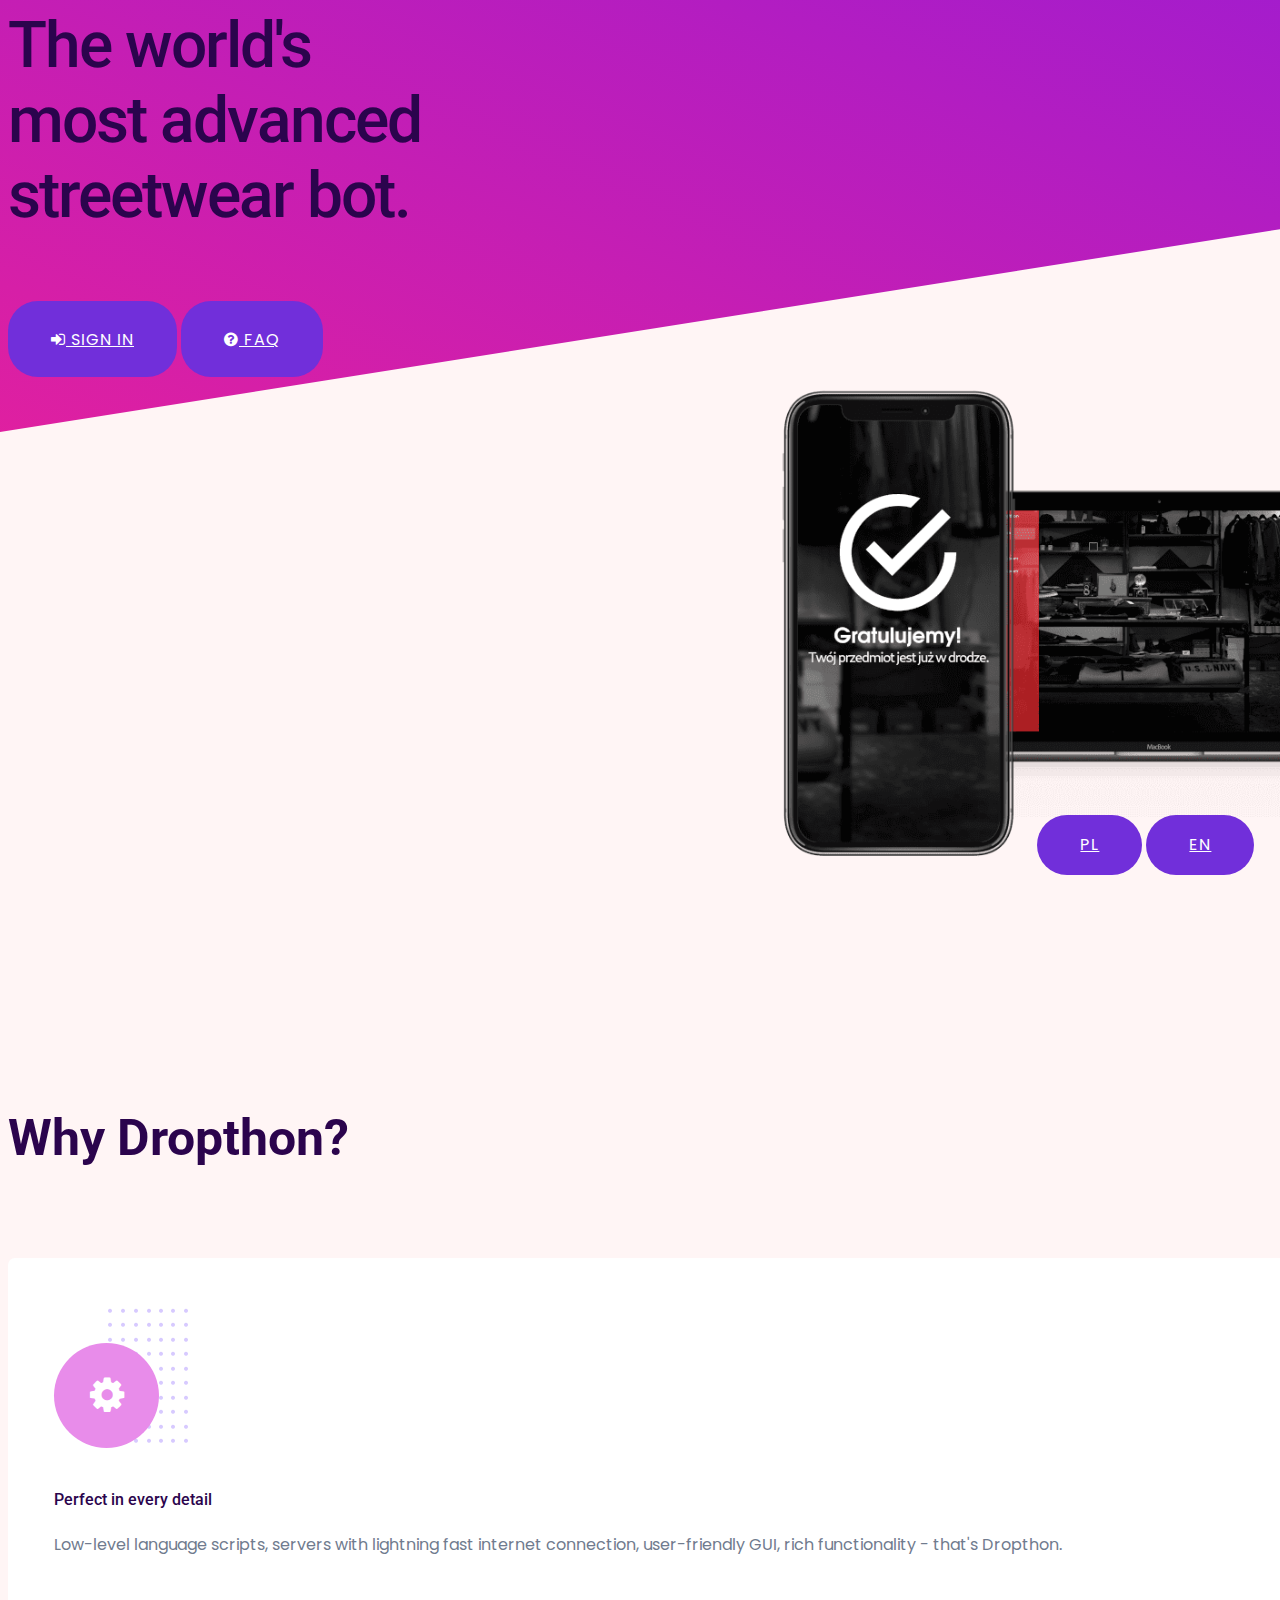
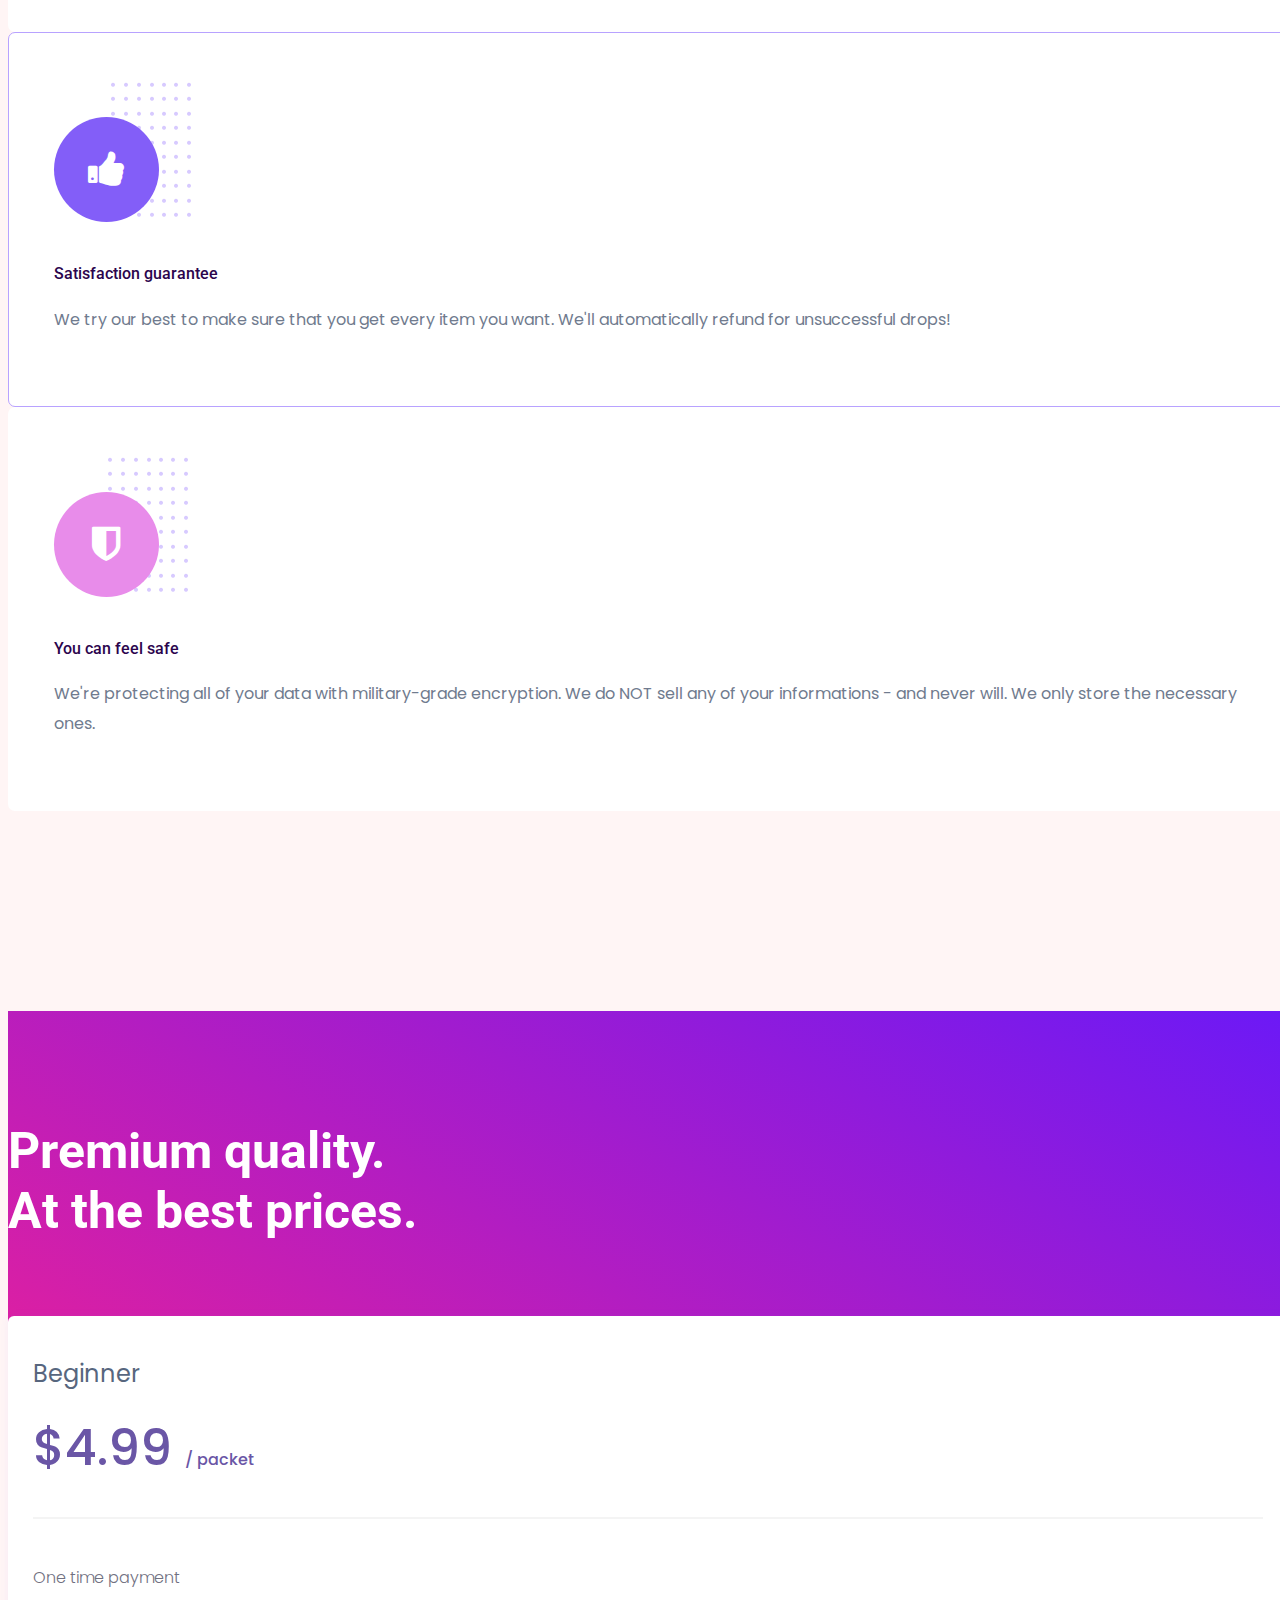
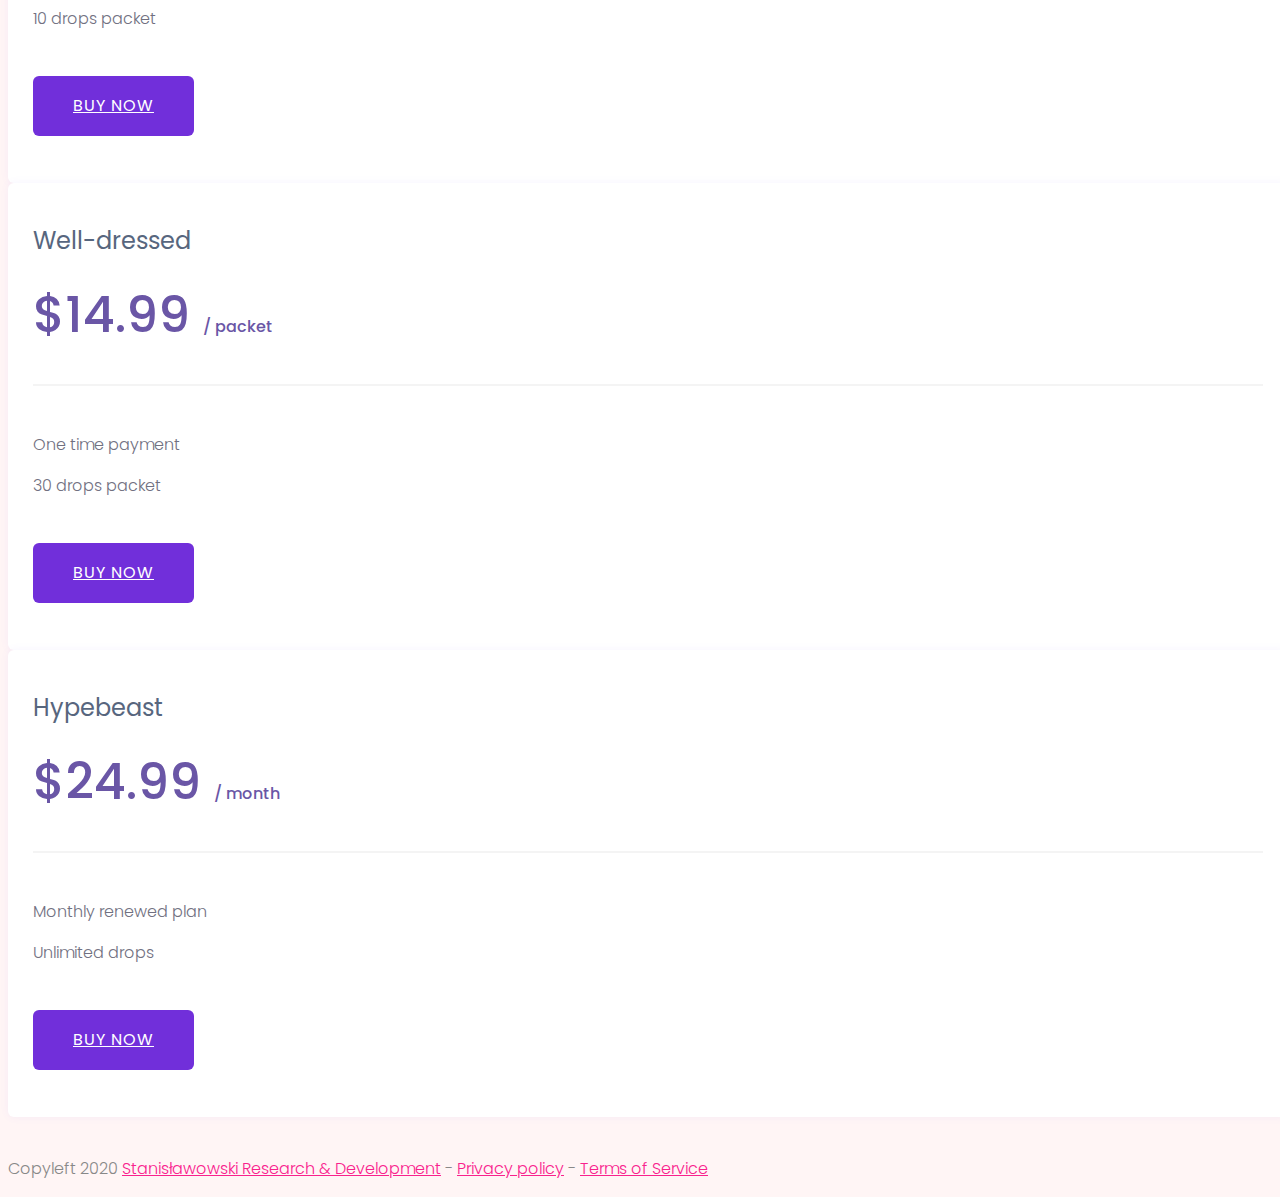
==== en/index.html @ a6472e3d "Translated index & FAQ to EN" ====
<!DOCTYPE html>
<html class="no-js" lang="pl">
  <head>
    <meta charset="utf-8">
    <meta http-equiv="x-ua-compatible" content="ie=edge">
    <title>Dropthon</title>
    <meta name="description" content="Najbardziej zaawansowany streetwearowy bot na polskim rynku. Sprawdź już teraz!">
    <meta name="viewport" content="width=device-width, initial-scale=1">
    <link rel="shortcut icon" type="image/png" href="/favicon.png">
    <link rel="stylesheet" href="https://cdn.jsdelivr.net/npm/bootstrap@4.6.0/dist/css/bootstrap.min.css" integrity="sha256-T/zFmO5s/0aSwc6ics2KLxlfbewyRz6UNw1s3Ppf5gE=" crossorigin="anonymous">
    <link rel="stylesheet" href="https://cdn.jsdelivr.net/npm/font-awesome@4.7.0/css/font-awesome.min.css" integrity="sha256-eZrrJcwDc/3uDhsdt61sL2oOBY362qM3lon1gyExkL0=" crossorigin="anonymous">
    <link href="https://fonts.googleapis.com/css2?family=Poppins:wght@300;400;500;700&family=Roboto:wght@700&display=swap" rel="stylesheet">
    <link rel="stylesheet" href="/static/css/style.css">
    <style>@-webkit-keyframes spin{0%{-webkit-transform:rotate(0);transform:rotate(0)}100%{-webkit-transform:rotate(359deg);transform:rotate(359deg)}}@keyframes spin{0%{-webkit-transform:rotate(0);transform:rotate(0)}100%{-webkit-transform:rotate(359deg);transform:rotate(359deg)}}.faa-parent.animated-hover:hover>.faa-spin,.faa-spin.animated,.faa-spin.animated-hover:hover{-webkit-animation:spin 1.5s linear infinite;animation:spin 1.5s linear infinite}@-webkit-keyframes bounce{0%,10%,100%,20%,50%,80%{-webkit-transform:translateY(0);transform:translateY(0)}40%{-webkit-transform:translateY(-15px);transform:translateY(-15px)}60%{-webkit-transform:translateY(-15px);transform:translateY(-15px)}}@keyframes bounce{0%,10%,100%,20%,50%,80%{-webkit-transform:translateY(0);transform:translateY(0)}40%{-webkit-transform:translateY(-15px);transform:translateY(-15px)}60%{-webkit-transform:translateY(-15px);transform:translateY(-15px)}}.faa-bounce.animated,.faa-bounce.animated-hover:hover,.faa-parent.animated-hover:hover>.faa-bounce{-webkit-animation:bounce 2s ease infinite;animation:bounce 2s ease infinite}@-webkit-keyframes tada{0%{-webkit-transform:scale(1);transform:scale(1)}10%,20%{-webkit-transform:scale(.9) rotate(-8deg);transform:scale(.9) rotate(-8deg)}30%,50%,70%{-webkit-transform:scale(1.3) rotate(8deg);transform:scale(1.3) rotate(8deg)}40%,60%{-webkit-transform:scale(1.3) rotate(-8deg);transform:scale(1.3) rotate(-8deg)}100%,80%{-webkit-transform:scale(1) rotate(0);transform:scale(1) rotate(0)}}@keyframes tada{0%{-webkit-transform:scale(1);transform:scale(1)}10%,20%{-webkit-transform:scale(.9) rotate(-8deg);transform:scale(.9) rotate(-8deg)}30%,50%,70%{-webkit-transform:scale(1.3) rotate(8deg);transform:scale(1.3) rotate(8deg)}40%,60%{-webkit-transform:scale(1.3) rotate(-8deg);transform:scale(1.3) rotate(-8deg)}100%,80%{-webkit-transform:scale(1) rotate(0);transform:scale(1) rotate(0)}}.faa-parent.animated-hover:hover>.faa-tada,.faa-tada.animated,.faa-tada.animated-hover:hover{-webkit-animation:tada 2s linear infinite;animation:tada 2s linear infinite}</style>
   </head>
   <body>
    <section>
      <div class="skewed"></div>
    </section>
    <div class="d-flex align-items-center h-100vh">
      <div class="btn-group btns-lang">
        <a href="/pl/" class="btn radius-btn py-3 px-2">PL</a>
        <a href="/en/" class="btn radius-btn py-3 px-2">EN</a>
      </div>
      <div class="mx-auto w-70vw">
        <h1 class="title-main">The world's<br>most advanced<br>streetwear bot.</h1><br>
        <a href="https://panel.dropthon.com/" class="btn radius-btn py-3 px-3"><i class="fa fa-sign-in font-weight-bold"></i> SIGN IN</a>
        <a href="/en/faq" class="btn radius-btn py-3 px-3"><i class="fa fa-question-circle font-weight-bold"></i> FAQ</a>
      </div>
      <img src="/static/img/example.png" class="example">
    </div>
    <section class="service-area section-padding2 bg-white">
      <div class="container">
        <div class="row d-flex justify-content-center">
          <div class="col-lg-6">
            <div class="section-title text-center">
              <h2>Why Dropthon?</h2>
            </div>
          </div>
        </div>
        <div class="row">
          <div class="col-xl-4 col-lg-4 col-md-6 my-5">
            <div class="services-caption text-center">
              <div class="service-icon">
                <span class="fa fa-cog faa-spin animated"></span>
              </div>
              <div class="service-cap">
                <h4>Perfect in every detail</h4>
                <p>Low-level language scripts, servers with lightning fast internet connection, user-friendly GUI, rich functionality - that's Dropthon.</p>
              </div>
            </div>
          </div>
          <div class="col-xl-4 col-lg-4 col-md-6 my-5">
            <div class="services-caption active text-center">
              <div class="service-icon">
                <span class="fa fa-thumbs-up faa-bounce animated"></span>
              </div>
              <div class="service-cap">
                <h4>Satisfaction guarantee</h4>
                <p>We try our best to make sure that you get every item you want. We'll automatically refund for unsuccessful drops!</p>
              </div>
            </div>
          </div>
          <div class="col-xl-4 col-lg-4 col-md-6 my-5">
            <div class="services-caption text-center">
              <div class="service-icon">
                <span class="fa fa-shield faa-tada animated"></span>
              </div>
              <div class="service-cap">
                <h4>You can feel safe</h4>
                <p>We're protecting all of your data with military-grade encryption. We do NOT sell any of your informations - and never will. We only store the necessary ones.</p>
              </div>
            </div>
          </div>
        </div>
      </div>
    </section>
    <section class="best-pricing pricing-padding">
      <div class="container">
        <div class="row d-flex justify-content-center">
          <div class="col-lg-6 col-md-8">
            <div class="section-title section-title2 text-center">
              <h2>Premium quality.<br>At the best prices.</h2>
            </div>
          </div>
        </div>
      </div>
    </section>
    <div class="pricing-card-area">
      <div class="container">
        <div class="row">
          <div class="col-xl-4 col-lg-4 col-md-6 my-5">
            <div class="single-card text-center">
              <div class="card-top">
                <span>Beginner</span>
                <h4>$4.99 <span>/ packet</span></h4>
              </div>
              <div class="card-bottom">
                <ul>
                  <li>One time payment</li>
                  <li>10 drops packet</li>
                </ul>
                <a href="https://panel.dropthon.com/" class="btn card-btn1">Buy now</a>
              </div>
            </div>
          </div>
          <div class="col-xl-4 col-lg-4 col-md-6 my-5">
            <div class="single-card text-center">
              <div class="card-top">
                <span>Well-dressed</span>
                <h4>$14.99 <span>/ packet</span></h4>
              </div>
              <div class="card-bottom">
                <ul>
                  <li>One time payment</li>
                  <li>30 drops packet</li>
                </ul>
                <a href="https://panel.dropthon.com/" class="btn card-btn1">Buy now</a>
              </div>
            </div>
          </div>
          <div class="col-xl-4 col-lg-4 col-md-6 my-5">
            <div class="single-card text-center">
              <div class="card-top">
                <span>Hypebeast</span>
                <h4>$24.99 <span>/ month</span></h4>
              </div>
              <div class="card-bottom">
                <ul>
                  <li>Monthly renewed plan</li>
                  <li>Unlimited drops</li>
                </ul>
                <a href="https://panel.dropthon.com/" class="btn card-btn1">Buy now</a>
              </div>
            </div>
          </div>
        </div>
      </div>
    </div>
    <div class="footer-area py-5">
      <div class="container">
        <div class="row align-items-center">
          <div class="col-xl-12">
            <div class="footer-copy-right">
               <p>Copyleft 2020 <a href="https://stanislawowski.pl/" target="_blank">Stanisławowski Research & Development</a>  -  <a href="/en/privacy">Privacy policy</a>  -  <a href="/en/tos">Terms of Service</a></p>
            </div>
          </div>
        </div>
      </div>
    </div>
   </footer>
  </body>
</html>
---- static/css/style.css ----
body {
  font-family: Poppins, sans-serif;
  font-weight: 400;
  font-style: normal;
  background-color: #fff5f5;
  overflow-x: hidden;
  width: 100vw;
}

.skewed {
  position: absolute;
  top: 0;
  bottom: 0;
  right: 0;
  left: 0;
  height: 48%;
  transform: skewY(-9deg);
  transform-origin: top left;
  z-index: -1;
}

.h-100vh {
  height: 100vh;
}

.w-70vw {
  width: 70vw;
}

.btns-lang {
  position: absolute;
  bottom: 2%;
  right: 2%;
}

.title-main {
  font-family: Roboto, sans-serif;
  letter-spacing: -2px;
  font-size: 5vw;
}

@media only screen and (min-width: 401px) and (max-width: 700px) {
  .title-main {
    font-size: 10vw;
  }
}

@media only screen and (max-width: 400px) {
  .title-main {
    font-size: 12vw;
  }
}

.example {
  max-width: 50vw;
  position: absolute;
  right: -10%;
}

@media only screen and (max-width: 700px) {
  .example {
    display: none;
  }
}

h1,
h2,
h3,
h4,
h5,
h6 {
  font-family: Roboto, sans-serif;
  color: #2b044d;
  margin-top: 0;
  font-style: normal;
  font-weight: 500;
  text-transform: normal;
}

p {
  font-family: Poppins, sans-serif;
  color: #707b8e;
  font-size: 16px;
  line-height: 30px;
  margin-bottom: 15px;
  font-weight: 400;
}

a {
  -webkit-transition: all 0.3s ease-out 0s;
  -moz-transition: all 0.3s ease-out 0s;
  -ms-transition: all 0.3s ease-out 0s;
  -o-transition: all 0.3s ease-out 0s;
  transition: all 0.3s ease-out 0s;
  color: #635c5c;
  outline: medium none;
}

h1 a,
h2 a,
h3 a,
h4 a,
h5 a,
h6 a {
  color: inherit;
}

a:focus {
  text-decoration: none;
  outline: 0;
}

a:hover {
  color: #fff;
  text-decoration: none;
}

ul {
  margin: 0;
  padding: 0;
}

li {
  list-style: none;
}

.section-padding {
  padding-top: 120px;
  padding-bottom: 120px;
}

.mb-90 {
  margin-bottom: 90px;
}

@media (max-width: 767px) {
  .mb-90 {
    margin-bottom: 30px;
  }
}

@media (min-width: 768px) and (max-width: 991px) {
  .mb-90 {
    margin-bottom: 45px;
  }
}

.btn {
  background: #712fda;
  -moz-user-select: none;
  text-transform: capitalize;
  color: #fff;
  display: inline-block;
  font-size: 16px;
  font-weight: 400;
  letter-spacing: 1px;
  line-height: 0;
  padding: 30px 44px;
  border-radius: 5px;
  cursor: pointer;
  transition: color 0.4s linear;
  position: relative;
  z-index: 1;
  border: 0;
  overflow: hidden;
  margin: 0;
}

.btn::before {
  content: "";
  position: absolute;
  left: 0;
  top: 0;
  width: 100%;
  height: 100%;
  background: #ef0d50;
  z-index: 1;
  border-radius: 5px;
  transition: transform 0.5s;
  transform-origin: 0 0;
  transition-timing-function: cubic-bezier(0.5, 1.6, 0.4, 0.7);
  transform: scaleX(0);
}

.btn:hover::before {
  transform: scaleX(1);
  color: #fff;
  z-index: -1;
}

.card-btn1 {
  background: #712fda;
  border-radius: 6px;
  padding: 30px 40px;
  text-transform: uppercase;
}

.card-btn1::before {
  background: #ff374b;
}

.btn:focus {
  outline: 0;
  box-shadow: none;
}

.radius-btn {
  padding: 30px 43px;
  border-radius: 30px;
}

.section-padding2 {
  padding-top: 200px;
  padding-bottom: 200px;
}

@media only screen and (min-width: 768px) and (max-width: 991px) {
  .section-padding2 {
    padding-top: 100px;
    padding-bottom: 100px;
  }
}

@media only screen and (max-width: 767px) {
  .section-padding2 {
    padding-top: 50px;
    padding-bottom: 50px;
  }
}

.services-padding {
  padding-top: 300px;
  padding-bottom: 150px;
}

@media only screen and (min-width: 992px) and (max-width: 1199px) {
  .services-padding {
    padding-top: 200px;
    padding-bottom: 150px;
  }
}

@media only screen and (max-width: 991px) {
  .services-padding {
    padding-top: 150px;
    padding-bottom: 70px;
  }
}

.best-pricing,
.skewed {
  background-image: -moz-linear-gradient(60deg, #f9218d 0, #6c19f6 100%);
  background-image: -webkit-gradient(60deg, #f9218d 0, #6c19f6 100%);
  background-image: -webkit-linear-gradient(60deg, #f9218d 0, #6c19f6 100%);
  background-image: -ms-linear-gradient(60deg, #f9218d 0, #6c19f6 100%);
  background-image: -o-linear-gradient(60deg, #f9218d 0, #6c19f6 100%);
  background-size: 200% 200%;
  -webkit-animation: gradient-animation 10s ease infinite;
  -moz-animation: gradient-animation 10s ease infinite;
  -o-animation: gradient-animation 10s ease infinite;
  animation: gradient-animation 10s ease infinite;
}

@-webkit-keyframes gradient-animation {
  0% { background-position: 0% 50%; }
  50% { background-position: 100% 50%; }
  100% { background-position: 0% 50%; }
}

@-moz-keyframes gradient-animation {
  0% { background-position: 0% 50%; }
  50% { background-position: 100% 50%; }
  100% { background-position: 0% 50%; }
}

@-o-keyframes gradient-animation {
  0% { background-position: 0% 50%; }
  50% { background-position: 100% 50%; }
  100% { background-position: 0% 50%; }
}

@keyframes gradient-animation {
  0% { background-position: 0% 50%; }
  50% { background-position: 100% 50%; }
  100% { background-position: 0% 50%; }
}

.services-area {
  padding-top: 270px;
}

@media only screen and (min-width: 992px) and (max-width: 1199px) {
  .services-area {
    padding-top: 200px;
  }
}

@media only screen and (min-width: 768px) and (max-width: 991px) {
  .services-area {
    padding-top: 150px;
  }
}

@media only screen and (min-width: 576px) and (max-width: 767px) {
  .services-area {
    padding-top: 150px;
  }
}

@media (max-width: 767px) {
  .services-area {
    padding-top: 130px;
  }
}

.section-title h2 {
  font-size: 50px;
  font-weight: 700;
  line-height: 1.2;
  margin-bottom: 90px;
}

@media (max-width: 767px) {
  .section-title h2 {
    font-size: 30px;
    line-height: 1.3;
  }
}

@media only screen and (min-width: 992px) and (max-width: 1199px) {
  .section-title h2 {
    font-size: 40px;
  }
}

.service-area .services-caption {
  background: #fff;
  padding: 84px 45px 56px;
  border: 1px solid transparent;
  border-radius: 7px;
  -webkit-transition: 0.5s;
  -moz-transition: 0.5s;
  -o-transition: 0.5s;
  transition: 0.5s;
}

@media only screen and (min-width: 992px) and (max-width: 1199px) {
  .service-area .services-caption {
    padding: 84px 25px 56px;
  }
}

.service-area .services-caption .service-icon {
  display: inline-block;
  position: relative;
}

.service-area .services-caption .service-icon::before {
  background-image: url('../img/dot-bg.png');
  content: "";
  width: 80px;
  height: 135px;
  position: absolute;
  right: -29px;
  top: -35px;
  z-index: 0;
  -webkit-transition: 0.5s;
  -moz-transition: 0.5s;
  -o-transition: 0.5s;
  transition: 0.5s;
}

.service-area .services-caption .service-icon span {
  position: relative;
  color: #fff;
  font-size: 40px;
  height: 105px;
  width: 105px;
  display: block;
  line-height: 105px;
  border-radius: 50%;
  text-align: center;
  background: #e88cea;
  margin-bottom: 42px;
  -webkit-transition: 0.5s;
  -moz-transition: 0.5s;
  -o-transition: 0.5s;
  transition: 0.5s;
}

.footer-area .footer-copy-right p a,
.single-card .card-bottom p a {
  color: #f9218d;
}

.footer-area .footer-title ul li a {
  color: #868c98;
  font-weight: 300;
}

.footer-area .footer-copy-right p a:hover,
.single-card .card-bottom p a:hover {
  color: #8f1bdc;
}

.service-area .services-caption .service-cap h4 a {
  font-size: 24px;
  font-weight: 700;
  line-height: 1.2;
  margin-bottom: 27px;
  display: inline-block;
}

.footer-area .footer-title ul li a:hover {
  color: #8f1bdc;
  padding-left: 5px;
}

.service-area .services-caption .service-cap h4 a:hover {
  color: #835ef8;
}

.services-caption:hover {
  border: 1px solid #b8a2ff;
}

.services-caption:hover .service-icon::before {
  right: -32px;
}

.services-caption:hover .service-icon span {
  background: #835ef8;
}

.services-caption.active {
  border: 1px solid #b8a2ff;
}

.services-caption.active .service-icon::before {
  right: -32px;
}

.services-caption.active .service-icon span {
  background: #835ef8;
}

.best-pricing {
  position: relative;
}

.best-pricing.pricing-padding {
  padding-top: 110px;
  padding-bottom: 280px;
  background-size: cover;
  background-repeat: no-repeat;
}

.best-pricing::before {
  position: absolute;
  width: 100%;
  height: 100%;
  left: 0;
  right: 0;
  top: 0;
  bottom: 0;
  content: "";
  opacity: 0.95;
}

.best-pricing.best-pricing2::before {
  display: none;
}

.pricing-card-area {
  margin-top: -295px;
}

.pricing-card-area .single-card {
  position: relative;
  background: #fff;
  padding: 40px 25px;
  border-radius: 6px;
  box-shadow: 0 0 9px 0 rgba(131, 93, 248, 0.07);
  -webkit-transition: 0.4s;
  -moz-transition: 0.4s;
  -o-transition: 0.4s;
  transition: 0.4s;
}

.pricing-card-area .single-card::before {
  background-image: url('../img/card_dot.png');
  content: "";
  width: 171px;
  height: 134px;
  position: absolute;
  right: 2px;
  bottom: 2px;
  z-index: -1;
  -webkit-transition: 0.4s;
  -moz-transition: 0.4s;
  -o-transition: 0.4s;
  transition: 0.4s;
}

@media (max-width: 767px) {
  .pricing-card-area .single-card::before {
    display: none;
  }
}

.pricing-card-area .single-card .card-top {
  border-bottom: 2px solid #f4f4f4;
  margin-bottom: 46px;
}

.pricing-card-area .single-card .card-top span {
  color: #57667e;
  font-size: 24px;
  margin-bottom: 19px;
  display: inline-block;
}

.footer-area .footer-title h4 {
  color: #000;
  font-size: 18px;
  margin-bottom: 48px;
  font-weight: 700;
}

.pricing-card-area .single-card .card-top h4 {
  color: #6a56a6;
  font-size: 50px;
  font-weight: 500;
  margin-bottom: 26px;
  padding-right: 3px;
  font-family: Poppins, sans-serif;
}

.pricing-card-area .single-card .card-top h4 span {
  color: #6a56a6;
  font-size: 16px;
}

.footer-area .footer-title ul li {
  color: #012f5f;
  margin-bottom: 15px;
}

.pricing-card-area .single-card .card-bottom ul li {
  color: #717081;
  font-weight: 300;
  margin-bottom: 16px;
  font-size: 16px;
}

.pricing-card-area .single-card .card-bottom ul li:last-child {
  margin-bottom: 45px;
}

.pricing-card-area .single-card.active {
  box-shadow: 0 10px 30px 0 rgba(133, 66, 189, 0.1);
}

.pricing-card-area .single-card.active::before {
  right: -20px;
  bottom: -21px;
}

.pricing-card-area .single-card.active .btn::before {
  transform: scaleX(1);
  color: #fff;
  z-index: -1;
}

.pricing-card-area .single-card:hover {
  box-shadow: 0 10px 30px 0 rgba(133, 66, 189, 0.1);
}

.pricing-card-area .single-card:hover::before {
  right: -20px;
  bottom: -21px;
}

.pricing-card-area .single-card:hover .btn::before {
  transform: scaleX(1);
  color: #fff;
  z-index: -1;
}

.section-title2 h2 {
  color: #fff;
}

.footer-area .footer-copy-right {
  padding-top: 20px;
}

@media (max-width: 767px) {
  .footer-area .footer-copy-right {
    padding-top: 0;
  }
}

.footer-area .footer-copy-right p {
  color: #888;
  font-weight: 300;
  font-size: 16px;
  line-height: 2;
  margin-bottom: 12px;
}
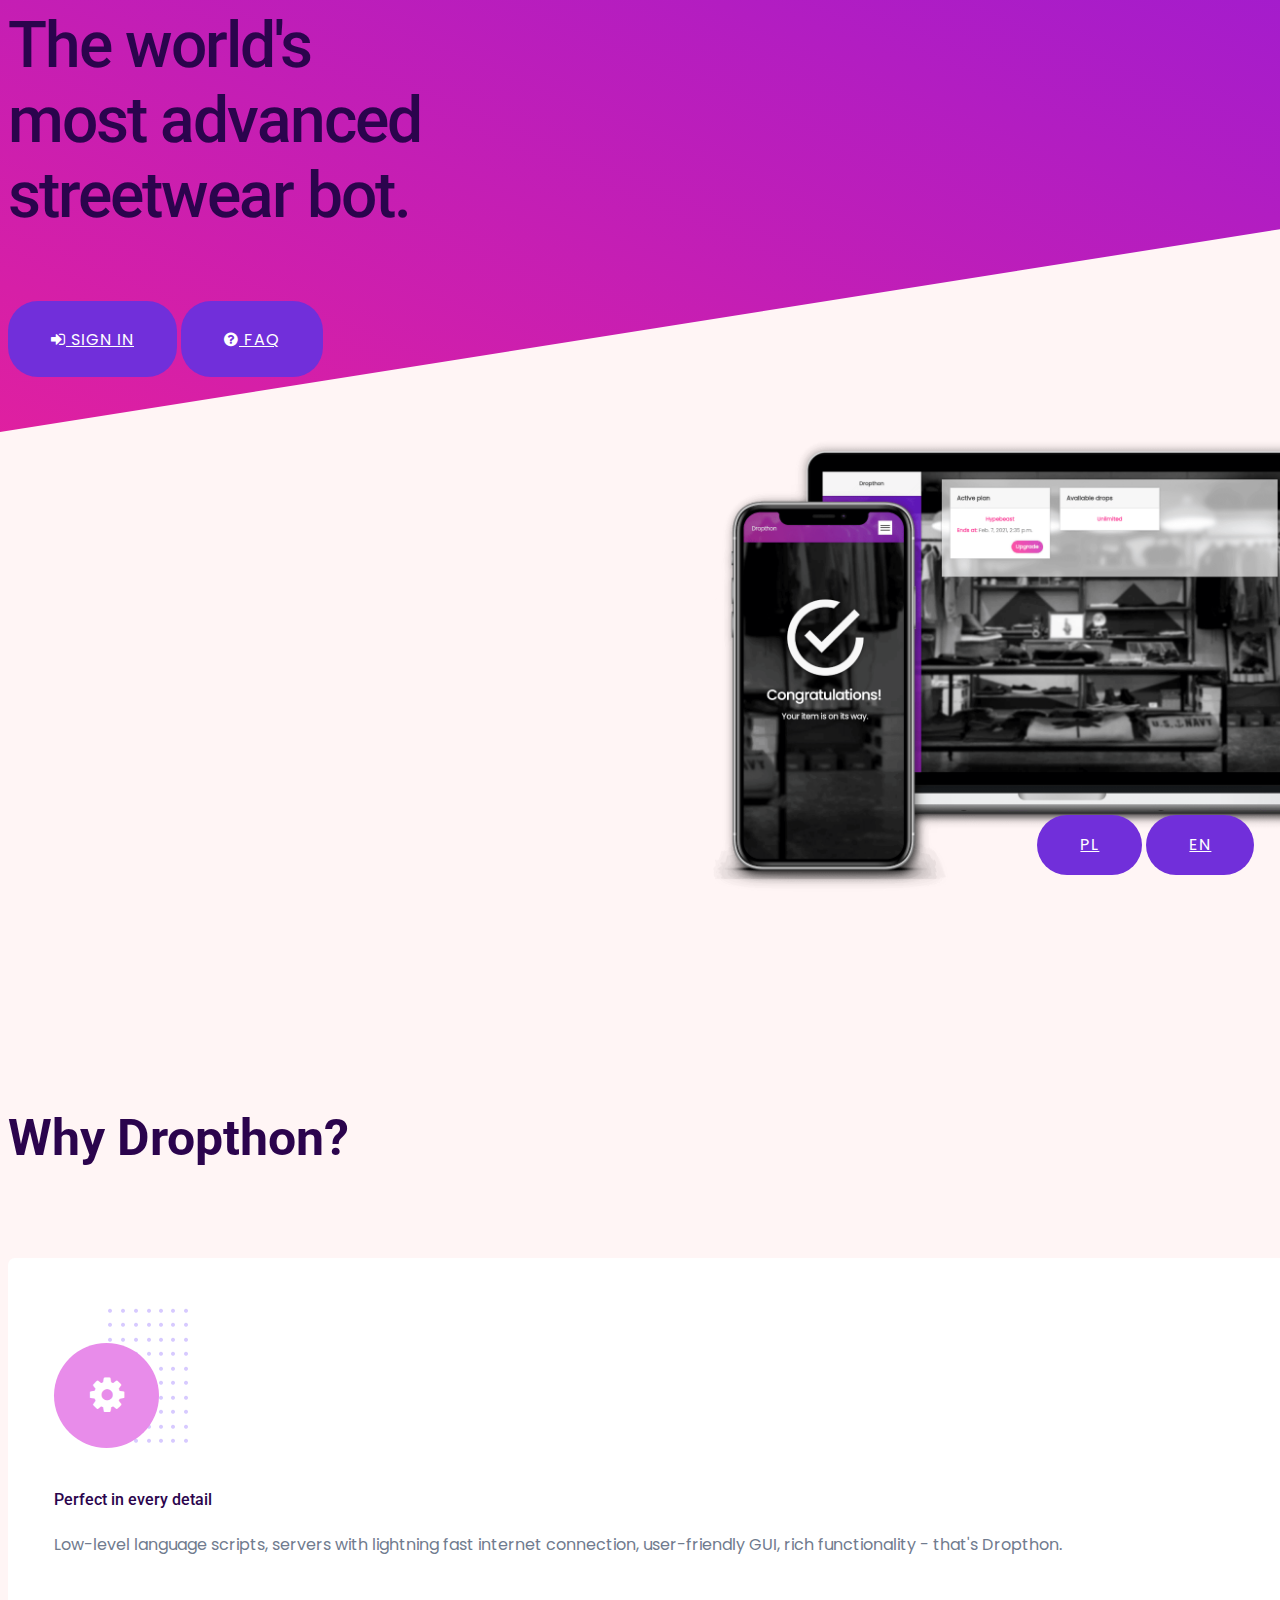
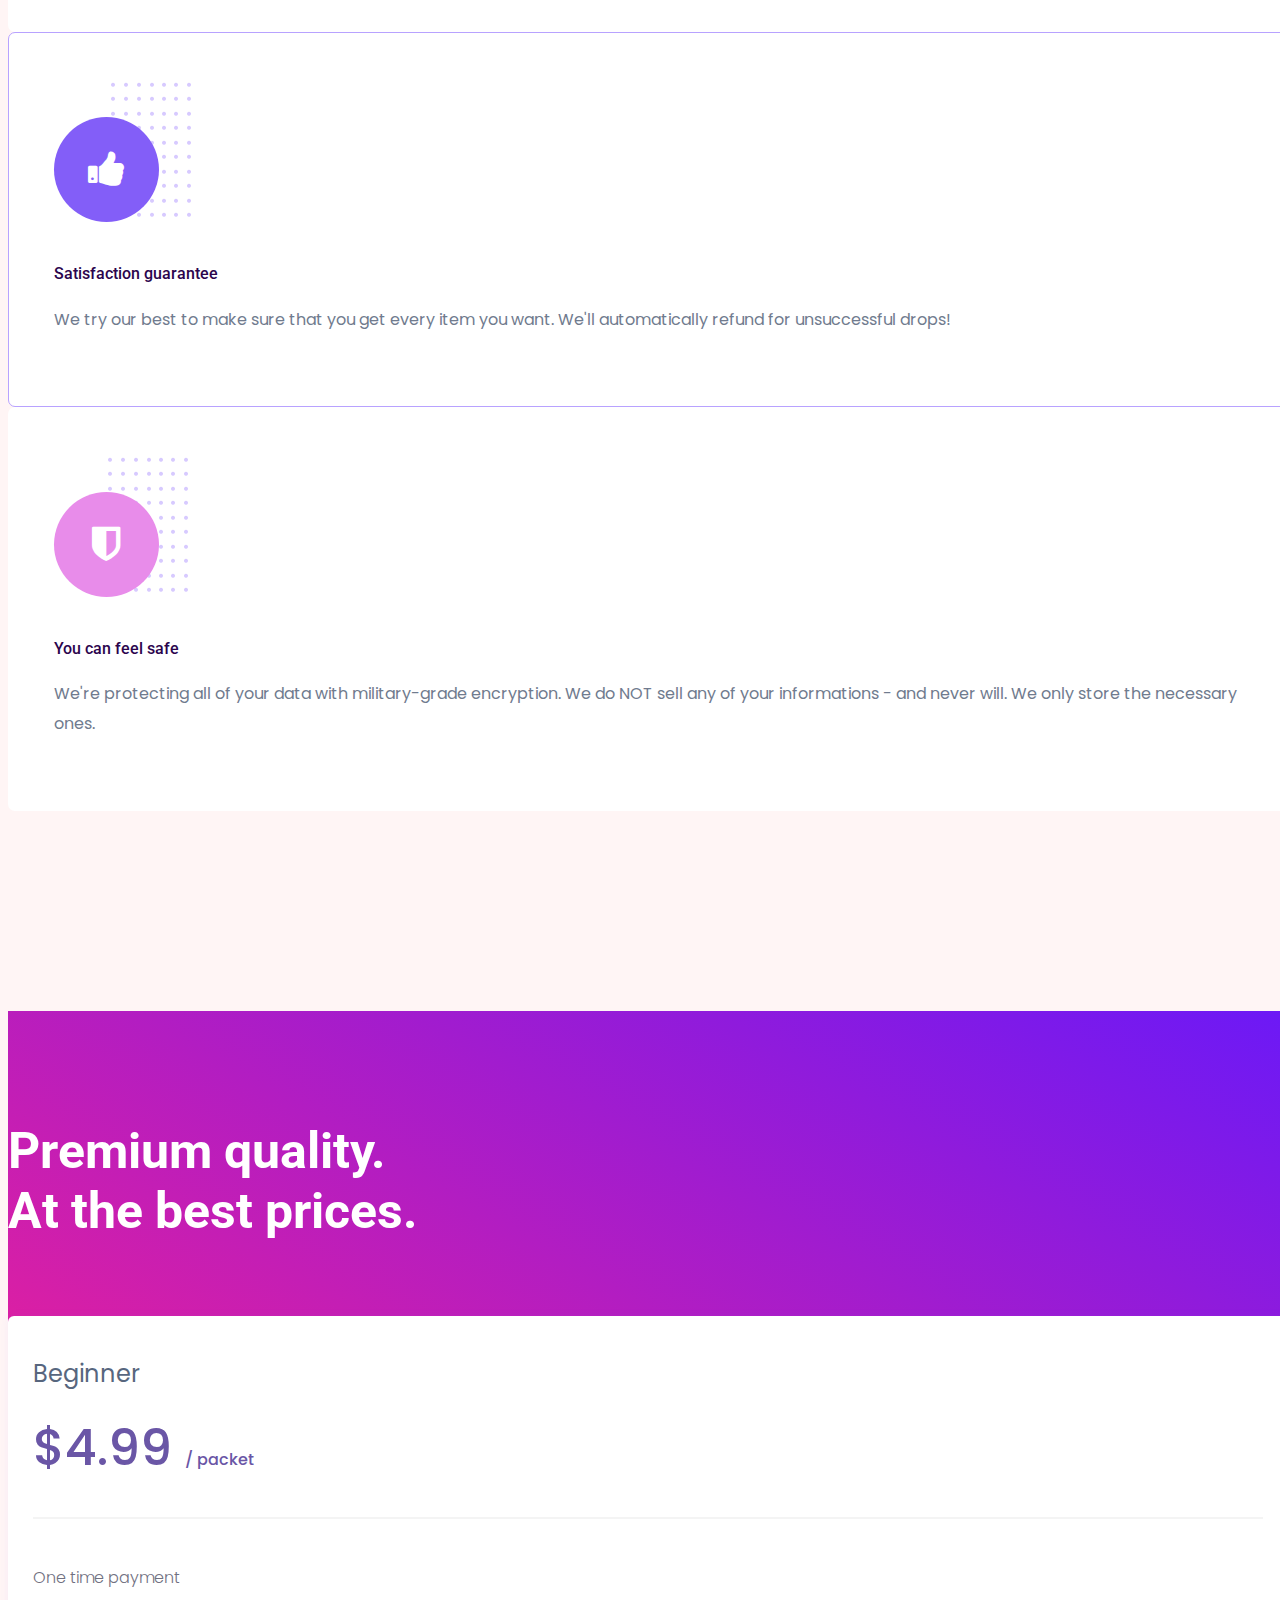
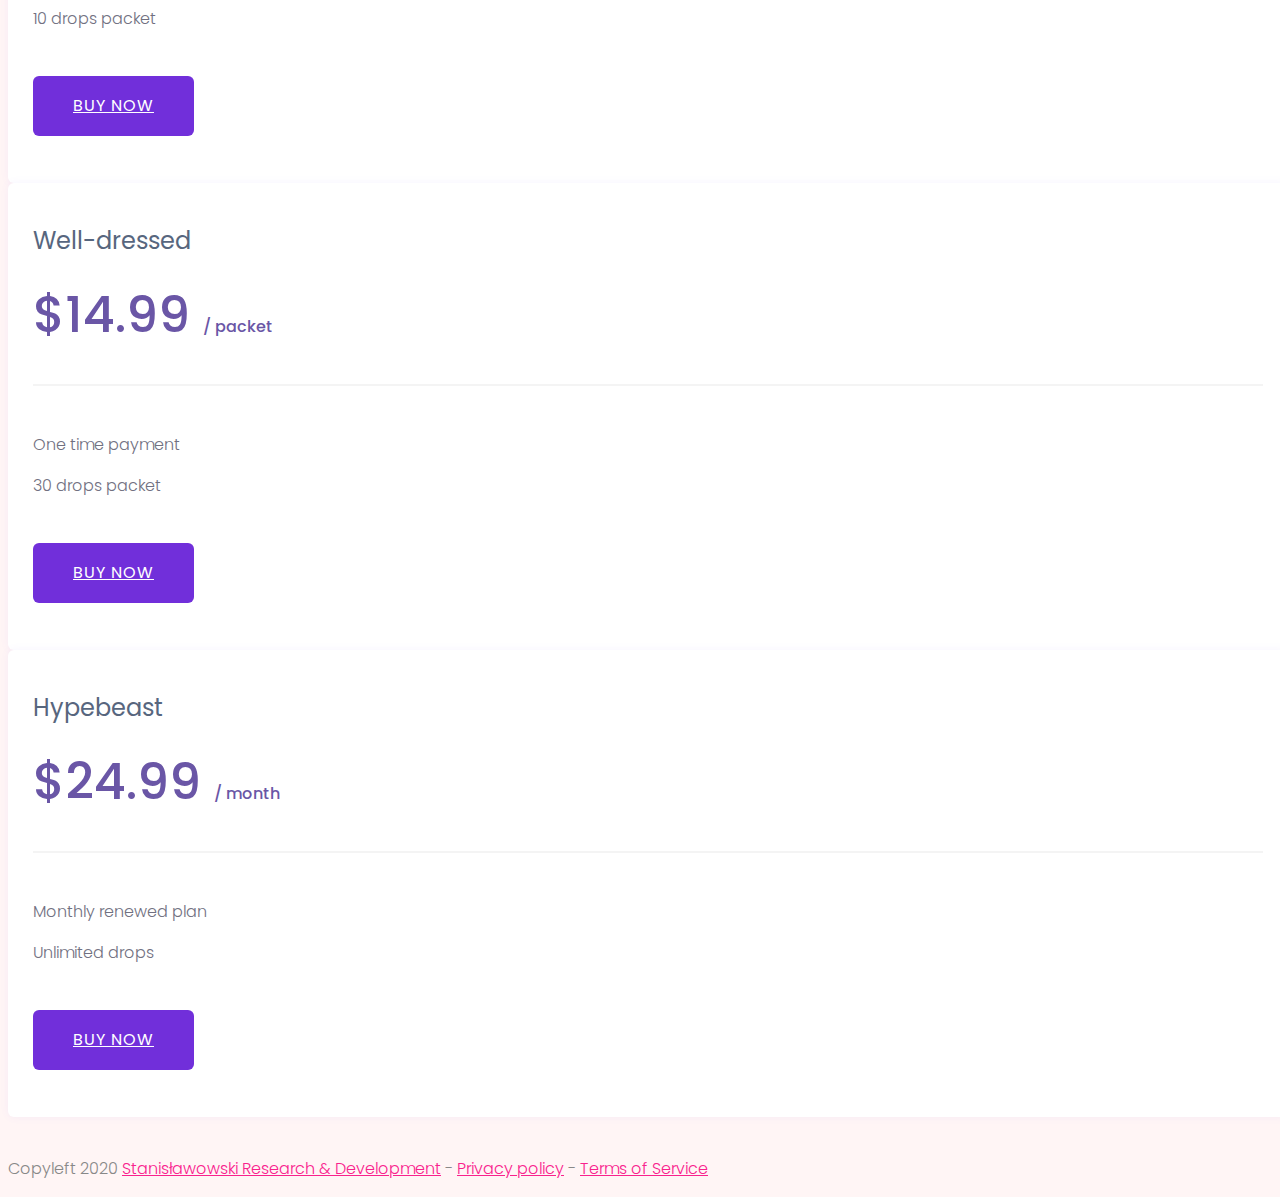
==== commit 5130ab2e: "Internationalized preview images" ====
--- a/en/index.html
+++ b/en/index.html
@@ -1,5 +1,5 @@
 <!DOCTYPE html>
-<html class="no-js" lang="pl">
+<html class="no-js" lang="en">
   <head>
     <meta charset="utf-8">
     <meta http-equiv="x-ua-compatible" content="ie=edge">
@@ -27,7 +27,7 @@
         <a href="https://panel.dropthon.com/" class="btn radius-btn py-3 px-3"><i class="fa fa-sign-in font-weight-bold"></i> SIGN IN</a>
         <a href="/en/faq" class="btn radius-btn py-3 px-3"><i class="fa fa-question-circle font-weight-bold"></i> FAQ</a>
       </div>
-      <img src="/static/img/example.png" class="example">
+      <img src="/static/img/example_en.png" class="example">
     </div>
     <section class="service-area section-padding2 bg-white">
       <div class="container">
--- a/static/css/style.css
+++ b/static/css/style.css
@@ -52,7 +52,7 @@
 }
 
 .example {
-  max-width: 50vw;
+  max-width: 57vw;
   position: absolute;
   right: -10%;
 }
